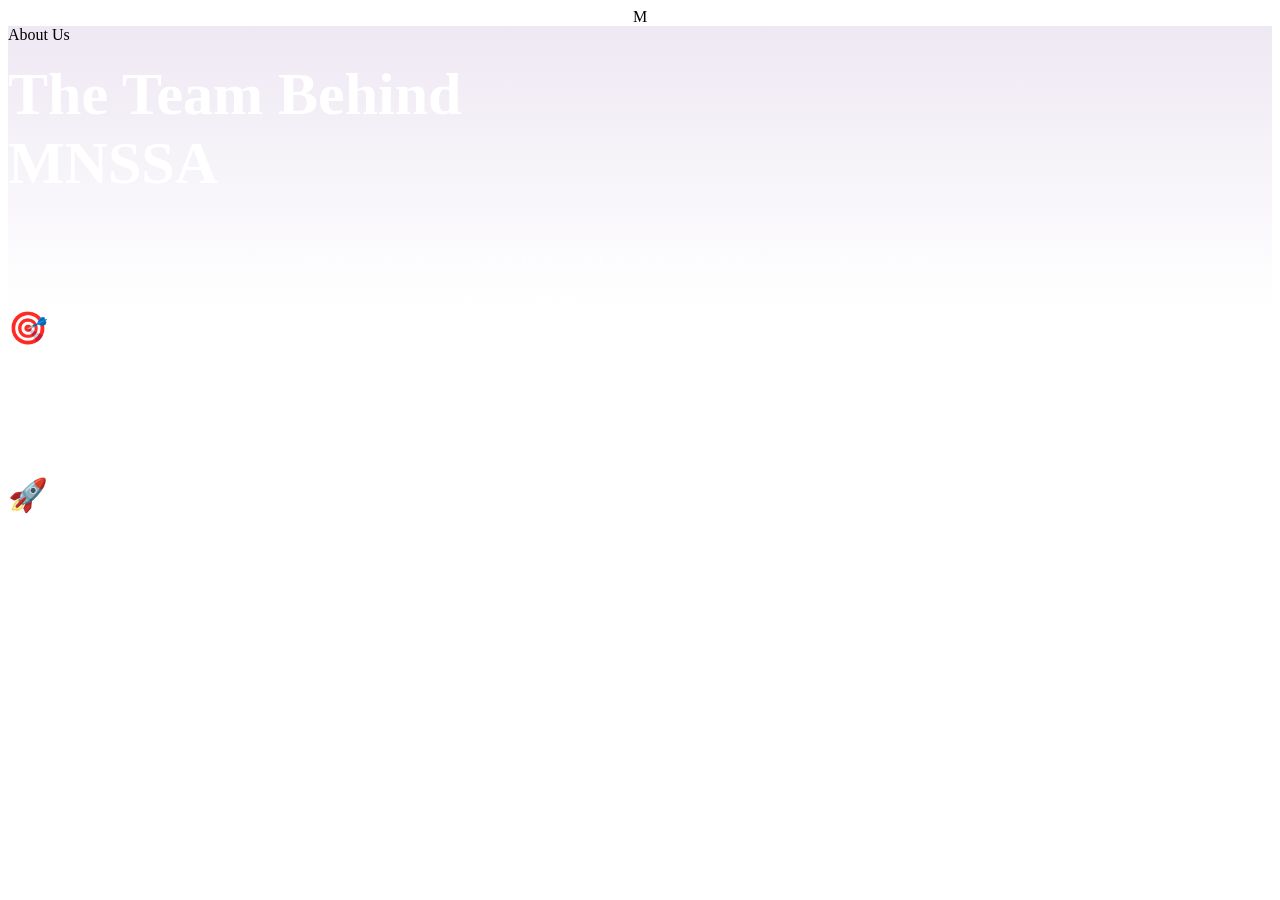
==== about.html @ aeacec67 "Add files via upload" ====
<!DOCTYPE html>
<html lang="en">
<head>
  <meta charset="UTF-8">
  <meta name="viewport" content="width=device-width, initial-scale=1.0">
  <title>About — MNSSA</title>
  <link rel="preconnect" href="https://fonts.googleapis.com">
  <link rel="preconnect" href="https://fonts.gstatic.com" crossorigin>
  <link href="https://fonts.googleapis.com/css2?family=Inter:wght@400;500;600;700;900&display=swap" rel="stylesheet">
  <link rel="stylesheet" href="css/styles.css">
</head>
<body>

<div id="loadingScreen" class="loading-screen">
  <div style="display:flex;flex-direction:column;align-items:center;">
    <div class="loading-logo">M</div>
    <div class="spinner spinner-blue"></div>
  </div>
</div>

<main class="page-content page-fade">
  <section class="section-pad" style="position:relative;overflow:hidden;">
    <div style="position:absolute;inset:0;background:linear-gradient(to bottom,rgba(88,28,135,0.1),transparent);"></div>
    <div class="container text-center" style="position:relative;">
      <span class="section-label purple" style="animation:fadeIn .7s ease both;">About Us</span>
      <h1 style="margin-top:1rem;font-size:clamp(2rem,6vw,3.75rem);font-weight:900;color:white;animation:slideUp .7s ease .1s both;">
        The Team Behind<br><span class="gradient-text">MNSSA</span>
      </h1>
      <p style="margin:1.5rem auto 0;max-width:42rem;font-size:1.125rem;color:rgba(255,255,255,.5);line-height:1.7;animation:slideUp .7s ease .2s both;">
        We are a collective of student leaders and advocates who believe every
        student can drive change in health systems and communities.
      </p>
    </div>
  </section>

  <section class="section-pad">
    <div class="container">
      <div class="grid-2">
        <div class="animate-on-scroll from-left">
          <div class="glass-card no-hover" style="height:100%;">
            <span style="font-size:2rem;display:block;margin-bottom:1rem;">🎯</span>
            <h3 style="font-size:1.25rem;font-weight:700;color:white;margin-bottom:.75rem;">Our Mission</h3>
            <p style="color:rgba(255,255,255,.5);line-height:1.7;">
              To empower students to become future health leaders by providing
              opportunities for professional development, advocacy, and community
              engagement. Through collaborative projects and international
              partnerships, MNSSA supports students in driving sustainable
              health solutions.
            </p>
          </div>
        </div>
        <div class="animate-on-scroll from-right">
          <div class="glass-card no-hover" style="height:100%;">
            <span style="font-size:2rem;display:block;margin-bottom:1rem;">🚀</span>
            <h3 style="font-size:1.25rem;font-weight:700;color:white;margin-bottom:.75rem;">Our Vision</h3>
            <p style="color:rgba(255,255,255,.5);line-height:1.7;">
              A generation of empowered students equipped to contribute to
              equitable, resilient, and people-centered health systems.
              MNSSA envisions inclusive spaces where every student can lead,
              innovate, and make a lasting impact locally and globally.
            </p>
          </div>
        </div>
      </div>
    </div>
  </section>
</main>

<script src="js/app.js"></script>
</body>
</html>
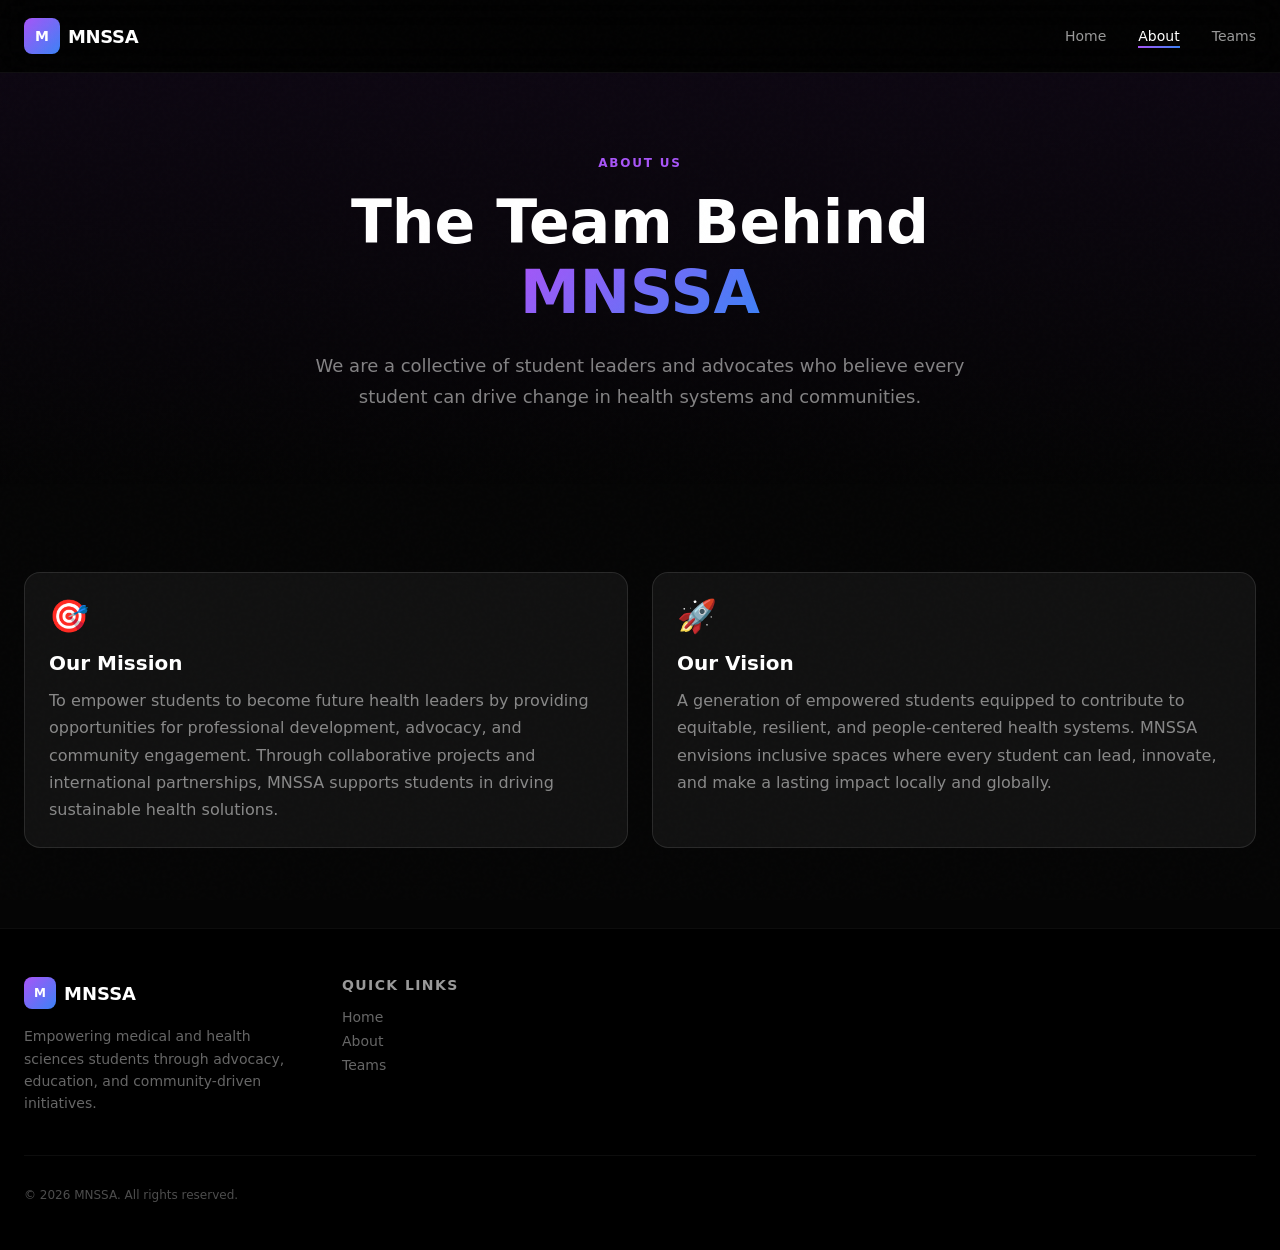
==== commit 84300633: "Update about.html" ====
--- a/about.html
+++ b/about.html
@@ -7,7 +7,7 @@
   <link rel="preconnect" href="https://fonts.googleapis.com">
   <link rel="preconnect" href="https://fonts.gstatic.com" crossorigin>
   <link href="https://fonts.googleapis.com/css2?family=Inter:wght@400;500;600;700;900&display=swap" rel="stylesheet">
-  <link rel="stylesheet" href="css/styles.css">
+  <link rel="stylesheet" href="styles.css">
 </head>
 <body>
 
@@ -66,6 +66,6 @@
   </section>
 </main>
 
-<script src="js/app.js"></script>
+<script src="app.js"></script>
 </body>
 </html>
--- a/styles.css
+++ b/styles.css
@@ -0,0 +1,560 @@
+/* ===========================
+   MNSSA — Template (Team Echo style)
+   Reset & Variables
+   =========================== */
+*, *::before, *::after { box-sizing: border-box; margin: 0; padding: 0; }
+
+:root {
+  --bg: #050505;
+  --fg: #ededed;
+  --purple: #a855f7;
+  --blue: #3b82f6;
+  --green: #22c55e;
+  --nav-height: 72px;
+  --max-w: 1280px;
+  --t: 300ms ease;
+}
+
+/* ===========================
+   SCROLLBAR
+   =========================== */
+* { scrollbar-width: thin; scrollbar-color: rgba(168,85,247,0.3) transparent; }
+*::-webkit-scrollbar { width: 6px; }
+*::-webkit-scrollbar-track { background: transparent; }
+*::-webkit-scrollbar-thumb { background: rgba(168,85,247,0.3); border-radius: 3px; }
+/* SCORP (08414f44-2d0c-4459-b086-cbc58e1458e9): green scrollbar */
+html:has(body.team-scorp), body.team-scorp, body.team-scorp * {
+  scrollbar-color: rgba(34,197,94,0.6) transparent;
+}
+body.team-scorp *::-webkit-scrollbar-thumb,
+html:has(body.team-scorp)::-webkit-scrollbar-thumb {
+  background: rgba(34,197,94,0.6); border-radius: 3px;
+}
+/* SCORA (e05c2368-b636-4efb-a34a-55e9b5fea444): red scrollbar */
+html:has(body.team-scora), body.team-scora, body.team-scora * {
+  scrollbar-color: rgba(239,68,68,0.6) transparent;
+}
+body.team-scora *::-webkit-scrollbar-thumb,
+html:has(body.team-scora)::-webkit-scrollbar-thumb {
+  background: rgba(239,68,68,0.6); border-radius: 3px;
+}
+
+/* ===========================
+   BASE
+   =========================== */
+html { scroll-behavior: smooth; }
+
+body {
+  background: var(--bg);
+  color: var(--fg);
+  font-family: 'Inter', system-ui, -apple-system, sans-serif;
+  -webkit-font-smoothing: antialiased;
+  overflow-x: hidden;
+  min-height: 100vh;
+}
+
+body::before {
+  content: '';
+  position: fixed; inset: 0; z-index: 9998; pointer-events: none; opacity: 0.015;
+  background-image: url("data:image/svg+xml,%3Csvg viewBox='0 0 256 256' xmlns='http://www.w3.org/2000/svg'%3E%3Cfilter id='noise'%3E%3CfeTurbulence type='fractalNoise' baseFrequency='0.9' numOctaves='4' stitchTiles='stitch'/%3E%3C/filter%3E%3Crect width='100%25' height='100%25' filter='url(%23noise)'/%3E%3C/svg%3E");
+}
+
+::selection { background: rgba(168,85,247,0.3); color: #fff; }
+a { text-decoration: none; color: inherit; }
+button { cursor: pointer; border: none; background: none; font-family: inherit; }
+img { max-width: 100%; display: block; }
+ul { list-style: none; }
+
+.hidden { display: none !important; }
+
+/* ===========================
+   KEYFRAMES
+   =========================== */
+@keyframes fadeIn    { from { opacity: 0; } to { opacity: 1; } }
+@keyframes slideUp   { from { opacity: 0; transform: translateY(30px); } to { opacity: 1; transform: translateY(0); } }
+@keyframes scaleIn   { from { opacity: 0; transform: scale(0.3) rotate(-180deg); } to { opacity: 1; transform: scale(1) rotate(0); } }
+@keyframes spin      { to { transform: rotate(360deg); } }
+@keyframes pulse     { 0%,100% { opacity: 1; } 50% { opacity: 0.4; } }
+@keyframes navIn     { from { transform: translateY(-80px); } to { transform: translateY(0); } }
+@keyframes scrollBob { 0%,100% { transform: translate(-50%,0); } 50% { transform: translate(-50%,10px); } }
+@keyframes blob1     { 0%,100% { transform: translate(0,0); } 33% { transform: translate(50px,-30px); } 66% { transform: translate(25px,15px); } }
+@keyframes blob2     { 0%,100% { transform: translate(0,0); } 33% { transform: translate(-40px,40px); } 66% { transform: translate(-20px,-20px); } }
+
+/* ===========================
+   UTILITIES
+   =========================== */
+.container { max-width: var(--max-w); margin: 0 auto; padding: 0 1.5rem; }
+.page-content { min-height: 100vh; padding-top: var(--nav-height); }
+.page-fade { animation: fadeIn 0.5s ease both; }
+.narrow { max-width: 760px; margin-left: auto; margin-right: auto; }
+
+.gradient-text {
+  background: linear-gradient(135deg, #a855f7, #3b82f6);
+  -webkit-background-clip: text; -webkit-text-fill-color: transparent; background-clip: text;
+}
+
+.animate-on-scroll { opacity: 0; transform: translateY(30px); transition: opacity 0.6s ease, transform 0.6s ease; }
+.animate-on-scroll.from-left  { transform: translateX(-30px); }
+.animate-on-scroll.from-right { transform: translateX(30px); }
+.animate-on-scroll.visible    { opacity: 1; transform: translate(0,0); }
+.delay-1 { transition-delay: 0.1s; } .delay-2 { transition-delay: 0.2s; }
+.delay-3 { transition-delay: 0.3s; } .delay-4 { transition-delay: 0.4s; }
+
+.section-pad { padding: 5rem 0; }
+.text-center { text-align: center; }
+
+.section-label          { font-size: 0.75rem; font-weight: 600; text-transform: uppercase; letter-spacing: 0.15em; }
+.section-label.purple   { color: #a855f7; }
+.section-label.blue     { color: #3b82f6; }
+.section-title          { font-size: 2rem; font-weight: 700; color: white; margin-top: 0.75rem; }
+.section-subtitle       { color: rgba(255,255,255,0.5); margin-top: 1rem; max-width: 32rem; margin-left: auto; margin-right: auto; }
+
+.grid-2 { display: grid; grid-template-columns: 1fr 1fr; gap: 1.5rem; }
+.grid-3 { display: grid; grid-template-columns: repeat(3,1fr); gap: 1.5rem; }
+.grid-4 { display: grid; grid-template-columns: repeat(4,1fr); gap: 1.5rem; }
+
+/* ===========================
+   GLASS CARD
+   =========================== */
+.glass-card {
+  background: rgba(255,255,255,0.05);
+  backdrop-filter: blur(20px); -webkit-backdrop-filter: blur(20px);
+  border: 1px solid rgba(255,255,255,0.1);
+  border-radius: 1rem; padding: 1.5rem;
+  transition: transform 0.3s ease, box-shadow 0.3s ease, border-color 0.3s ease;
+}
+.glass-card:hover { transform: scale(1.02); box-shadow: 0 0 40px rgba(168,85,247,0.15); border-color: rgba(255,255,255,0.2); }
+.glass-card.no-hover:hover { transform: none; box-shadow: none; border-color: rgba(255,255,255,0.1); }
+
+/* ===========================
+   BUTTONS
+   =========================== */
+.btn {
+  display: inline-flex; align-items: center; justify-content: center; gap: 0.5rem;
+  font-weight: 600; border-radius: 9999px; cursor: pointer; border: none;
+  font-family: inherit; text-decoration: none;
+  transition: transform 0.2s ease, box-shadow 0.2s ease, background 0.2s ease;
+}
+.btn:hover  { transform: scale(1.05); }
+.btn:active { transform: scale(0.97); }
+.btn:disabled { opacity: 0.5; cursor: not-allowed; transform: none !important; }
+
+.btn-sm { padding: 0.5rem 1.25rem; font-size: 0.875rem; }
+.btn-md { padding: 0.75rem 1.75rem; font-size: 1rem; }
+.btn-lg { padding: 1rem 2.5rem; font-size: 1.125rem; }
+
+.btn-primary  { background: linear-gradient(90deg,#a855f7,#3b82f6); color: white; }
+.btn-primary:hover  { box-shadow: 0 0 30px rgba(168,85,247,0.5); }
+
+.btn-secondary {
+  background: rgba(255,255,255,0.1); backdrop-filter: blur(4px);
+  color: white; border: 1px solid rgba(255,255,255,0.2);
+}
+.btn-secondary:hover { background: rgba(255,255,255,0.2); box-shadow: 0 0 20px rgba(255,255,255,0.1); }
+
+.btn-outline { background: transparent; color: white; border: 2px solid #a855f7; }
+.btn-outline:hover { background: rgba(168,85,247,0.1); box-shadow: 0 0 20px rgba(168,85,247,0.3); }
+
+/* ===========================
+   LOADING SCREEN
+   =========================== */
+.loading-screen {
+  position: fixed; inset: 0; z-index: 9999; background: #050505;
+  display: flex; align-items: center; justify-content: center;
+  transition: opacity 0.5s ease;
+}
+.loading-screen.fade-out { opacity: 0; pointer-events: none; }
+.loading-logo {
+  width: 48px; height: 48px; border-radius: 12px;
+  background: linear-gradient(135deg,#a855f7,#3b82f6);
+  display: flex; align-items: center; justify-content: center;
+  font-weight: 900; font-size: 1.25rem; color: white; margin-bottom: 1rem;
+}
+.spinner {
+  width: 2rem; height: 2rem; border-radius: 50%;
+  border: 2px solid transparent; animation: spin 0.8s linear infinite;
+}
+.spinner-purple { border-top-color: #a855f7; border-right-color: rgba(168,85,247,0.3); }
+.spinner-blue   { border-top-color: #3b82f6; border-right-color: rgba(59,130,246,0.3); }
+
+/* ===========================
+   NAVBAR
+   =========================== */
+.navbar {
+  position: fixed; top: 0; left: 0; right: 0; z-index: 50;
+  border-bottom: 1px solid rgba(255,255,255,0.05);
+  background: rgba(0,0,0,0.6); backdrop-filter: blur(20px); -webkit-backdrop-filter: blur(20px);
+  animation: navIn 0.6s ease forwards;
+}
+.nav-inner {
+  max-width: var(--max-w); margin: 0 auto; padding: 0 1.5rem;
+  height: var(--nav-height); display: flex; align-items: center; justify-content: space-between;
+}
+.nav-logo { display: flex; align-items: center; gap: 0.5rem; }
+.logo-icon {
+  display: flex; align-items: center; justify-content: center;
+  width: 36px; height: 36px; border-radius: 8px;
+  background: linear-gradient(135deg,#a855f7,#3b82f6);
+  font-weight: 900; font-size: 0.875rem; color: white;
+  transition: box-shadow var(--t);
+}
+.nav-logo:hover .logo-icon { box-shadow: 0 0 20px rgba(168,85,247,0.5); }
+.logo-text { font-size: 1.125rem; font-weight: 700; color: white; letter-spacing: -0.02em; }
+
+.nav-links { display: flex; align-items: center; gap: 2rem; }
+.nav-link {
+  font-size: 0.875rem; font-weight: 500; color: rgba(255,255,255,0.6);
+  position: relative; transition: color var(--t);
+}
+.nav-link::after {
+  content: ''; position: absolute; bottom: -4px; left: 0;
+  height: 2px; width: 0;
+  background: linear-gradient(90deg,#a855f7,#3b82f6); transition: width var(--t);
+}
+.nav-link:hover { color: white; }
+.nav-link:hover::after { width: 100%; }
+.nav-link.active { color: white; }
+.nav-link.active::after { width: 100%; }
+
+.mobile-menu-btn {
+  display: none; color: rgba(255,255,255,0.7); font-size: 1.5rem;
+  padding: 0.5rem; transition: color var(--t);
+}
+.mobile-menu-btn:hover { color: white; }
+
+.mobile-menu { border-top: 1px solid rgba(255,255,255,0.05); background: rgba(0,0,0,0.95); backdrop-filter: blur(20px); }
+.mobile-menu-inner { display: flex; flex-direction: column; gap: 0.25rem; padding: 1rem; }
+.mobile-nav-link {
+  display: block; padding: 0.75rem 1rem; border-radius: 0.5rem;
+  font-size: 0.875rem; font-weight: 500; color: rgba(255,255,255,0.7);
+  transition: background var(--t), color var(--t);
+}
+.mobile-nav-link:hover { background: rgba(255,255,255,0.05); color: white; }
+
+/* ===========================
+   FOOTER
+   =========================== */
+.footer { border-top: 1px solid rgba(255,255,255,0.05); background: black; padding: 3rem 0; }
+.footer-grid { display: grid; grid-template-columns: repeat(4,1fr); gap: 2.5rem; margin-bottom: 2.5rem; }
+.footer-brand { display: flex; flex-direction: column; gap: 1rem; }
+.footer-logo  { display: flex; align-items: center; gap: 0.5rem; }
+.footer-logo-icon {
+  display: flex; align-items: center; justify-content: center;
+  width: 32px; height: 32px; border-radius: 8px;
+  background: linear-gradient(135deg,#a855f7,#3b82f6);
+  font-weight: 900; font-size: 0.75rem; color: white;
+}
+.footer-logo-text { font-size: 1.125rem; font-weight: 700; color: white; }
+.footer-tagline { font-size: 0.875rem; color: rgba(255,255,255,0.4); line-height: 1.6; }
+.footer-heading { font-size: 0.875rem; font-weight: 600; text-transform: uppercase; letter-spacing: 0.1em; color: rgba(255,255,255,0.6); margin-bottom: 1rem; }
+.footer-links { display: flex; flex-direction: column; gap: 0.5rem; }
+.footer-link  { font-size: 0.875rem; color: rgba(255,255,255,0.4); transition: color var(--t); }
+.footer-link:hover { color: white; }
+.footer-bottom {
+  display: flex; align-items: center; justify-content: space-between;
+  padding-top: 2rem; border-top: 1px solid rgba(255,255,255,0.05); flex-wrap: wrap; gap: 1rem;
+}
+.footer-copy { font-size: 0.75rem; color: rgba(255,255,255,0.3); }
+
+/* ===========================
+   HERO
+   =========================== */
+.hero {
+  position: relative; min-height: 100vh;
+  display: flex; align-items: center; justify-content: center; overflow: hidden;
+}
+.hero-bg      { position: absolute; inset: 0; }
+.hero-grad    { position: absolute; inset: 0; background: linear-gradient(to bottom, rgba(88,28,135,0.2), #050505, #050505); }
+.hero-blob-1  {
+  position: absolute; top: 25%; left: 25%;
+  width: 500px; height: 500px; border-radius: 50%;
+  background: rgba(168,85,247,0.1); filter: blur(120px);
+  animation: blob1 8s ease-in-out infinite;
+}
+.hero-blob-2  {
+  position: absolute; bottom: 25%; right: 25%;
+  width: 400px; height: 400px; border-radius: 50%;
+  background: rgba(59,130,246,0.1); filter: blur(120px);
+  animation: blob2 10s ease-in-out infinite;
+}
+.hero-body    { position: relative; z-index: 10; max-width: 64rem; margin: 0 auto; padding: 0 1.5rem; text-align: center; }
+
+.hero-badge {
+  display: inline-flex; align-items: center; gap: 0.5rem;
+  padding: 0.5rem 1rem; border-radius: 9999px;
+  border: 1px solid rgba(255,255,255,0.1); background: rgba(255,255,255,0.05);
+  backdrop-filter: blur(4px); margin-bottom: 1.5rem;
+  animation: fadeIn 0.7s ease 0.3s both;
+}
+.hero-badge-dot  { width: 8px; height: 8px; border-radius: 50%; background: #4ade80; animation: pulse 2s ease-in-out infinite; }
+.hero-badge-text { font-size: 0.75rem; font-weight: 500; color: rgba(255,255,255,0.6); text-transform: uppercase; letter-spacing: 0.1em; }
+
+.hero-logo-icon {
+  display: inline-flex; align-items: center; justify-content: center;
+  width: 80px; height: 80px; border-radius: 1rem;
+  background: linear-gradient(135deg,#a855f7,#3b82f6);
+  font-weight: 900; font-size: 1.875rem; color: white;
+  margin-bottom: 1rem; animation: scaleIn 0.7s cubic-bezier(0.34,1.56,0.64,1) 0.5s both;
+}
+.hero-title {
+  font-size: clamp(2.5rem, 8vw, 5rem); font-weight: 900;
+  line-height: 1.1; letter-spacing: -0.03em; color: white;
+  margin-bottom: 1.5rem; animation: slideUp 0.7s ease 0.6s both;
+}
+.hero-desc {
+  font-size: 1.125rem; color: rgba(255,255,255,0.5); max-width: 40rem;
+  margin: 0 auto 2.5rem; line-height: 1.7; animation: slideUp 0.7s ease 0.75s both;
+}
+.hero-actions {
+  display: flex; align-items: center; justify-content: center;
+  gap: 1rem; flex-wrap: wrap; animation: slideUp 0.7s ease 0.9s both;
+}
+.hero-scroll {
+  position: absolute; bottom: 2rem; left: 50%;
+  animation: scrollBob 2s ease-in-out infinite;
+  display: flex; flex-direction: column; align-items: center; gap: 0.5rem;
+}
+.hero-scroll-text { font-size: 0.625rem; text-transform: uppercase; letter-spacing: 0.2em; color: rgba(255,255,255,0.3); }
+.hero-scroll-line { width: 1px; height: 2rem; background: linear-gradient(to bottom, rgba(255,255,255,0.3), transparent); }
+
+/* ===========================
+   STATS SECTION
+   =========================== */
+.stats-section {
+  border-top: 1px solid rgba(255,255,255,0.05);
+  border-bottom: 1px solid rgba(255,255,255,0.05);
+  background: rgba(255,255,255,0.02); padding: 4rem 0;
+}
+.stats-grid  { display: grid; grid-template-columns: repeat(4,1fr); gap: 2rem; text-align: center; }
+.stat-val    { font-size: 2rem; font-weight: 900; display: block; }
+.stat-lbl    { font-size: 0.75rem; text-transform: uppercase; letter-spacing: 0.1em; color: rgba(255,255,255,0.4); font-weight: 500; display: block; margin-top: 0.25rem; }
+
+/* ===========================
+   DATE BADGE
+   =========================== */
+.date-badge {
+  display: flex; flex-direction: column; align-items: center; justify-content: center;
+  min-width: 56px; padding: 0.5rem 0.75rem; border-radius: 0.75rem;
+  background: linear-gradient(135deg, rgba(168,85,247,0.2), rgba(59,130,246,0.2));
+  border: 1px solid rgba(168,85,247,0.2);
+}
+.date-badge-month { font-size: 0.75rem; color: #c084fc; font-weight: 500; }
+.date-badge-day   { font-size: 1.25rem; font-weight: 900; color: white; line-height: 1; }
+
+/* ===========================
+   PAGE HERO (inner pages)
+   =========================== */
+.page-hero {
+  padding: 4rem 0 2rem;
+  position: relative; overflow: hidden;
+}
+.page-hero .container { position: relative; }
+.page-hero h1 {
+  font-size: clamp(2rem, 6vw, 3.75rem); font-weight: 900; color: white;
+  margin-top: 0.5rem; margin-bottom: 0.75rem;
+}
+.page-hero p { color: rgba(255,255,255,0.5); font-size: 1rem; line-height: 1.6; }
+.page-hero .badge {
+  display: inline-flex; align-items: center; padding: 0.25rem 0.75rem; border-radius: 9999px;
+  font-size: 0.75rem; font-weight: 500; background: rgba(168,85,247,0.15); color: #c084fc;
+  border: 1px solid rgba(168,85,247,0.3); margin-bottom: 0.5rem;
+  transition: box-shadow 0.3s ease, border-color 0.3s ease;
+}
+/* SCORP: green badge + green neon (override default purple) */
+body.team-scorp .page-hero .badge {
+  background: rgba(34,197,94,0.2) !important;
+  color: #86efac !important;
+  border: 1px solid rgba(34,197,94,0.6) !important;
+  box-shadow: 0 0 20px rgba(34,197,94,0.3) !important;
+}
+body.team-scorp .page-hero .badge:hover {
+  box-shadow: 0 0 28px rgba(34,197,94,0.5) !important;
+  border-color: rgba(34,197,94,0.8) !important;
+}
+body.team-scorp .section-label.purple { color: #86efac !important; }
+/* SCORA: red badge + red neon (override default purple) */
+body.team-scora .page-hero .badge {
+  background: rgba(239,68,68,0.2) !important;
+  color: #fca5a5 !important;
+  border: 1px solid rgba(239,68,68,0.6) !important;
+  box-shadow: 0 0 20px rgba(239,68,68,0.3) !important;
+}
+body.team-scora .page-hero .badge:hover {
+  box-shadow: 0 0 28px rgba(239,68,68,0.5) !important;
+  border-color: rgba(239,68,68,0.8) !important;
+}
+body.team-scora .section-label.purple { color: #fca5a5 !important; }
+
+/* ===========================
+   CARDS (news, team list, events, members)
+   =========================== */
+.card-grid { display: grid; grid-template-columns: repeat(auto-fit, minmax(280px, 1fr)); gap: 1.5rem; }
+.card {
+  background: rgba(255,255,255,0.05);
+  backdrop-filter: blur(20px); -webkit-backdrop-filter: blur(20px);
+  border: 1px solid rgba(0, 187, 9, 0.1);
+  border-radius: 2rem; padding: 1.25rem;
+  transition: transform 0.3s ease, box-shadow 0.3s ease, border-color 0.3s ease;
+  cursor: pointer;
+  max-width: 500px;
+  width: 100%;
+  margin: auto;
+  
+  
+
+}
+.card:hover { transform: scale(1.02); box-shadow: 0 0 40px rgba(247, 85, 85, 0.15); border-color: rgba(255,255,255,0.2); }
+/* SCORP: every edge green – member/leader/event cards + form cards */
+body.team-scorp #members-grid .card,
+body.team-scorp #leaders-grid .card,
+body.team-scorp #events-grid .card,
+body.team-scorp .form-card {
+  border-color: rgba(34,197,94,0.5) !important;
+}
+body.team-scorp #members-grid .card:hover,
+body.team-scorp #leaders-grid .card:hover,
+body.team-scorp #events-grid .card:hover,
+body.team-scorp .form-card:hover {
+  box-shadow: 0 0 32px rgba(34,197,94,0.4) !important;
+  border-color: rgba(34,197,94,0.7) !important;
+}
+body.team-scorp .form-card .input:focus,
+body.team-scorp .form-card .textarea:focus,
+body.team-scorp .form-card .select:focus {
+  border-color: rgba(34,197,94,0.7) !important;
+  box-shadow: 0 0 0 2px rgba(34,197,94,0.2) !important;
+}
+/* SCORA: every edge red – member/leader/event cards + form cards */
+body.team-scora #members-grid .card,
+body.team-scora #leaders-grid .card,
+body.team-scora #events-grid .card,
+body.team-scora .form-card {
+  border-color: rgba(239,68,68,0.5) !important;
+}
+body.team-scora #members-grid .card:hover,
+body.team-scora #leaders-grid .card:hover,
+body.team-scora #events-grid .card:hover,
+body.team-scora .form-card:hover {
+  box-shadow: 0 0 32px rgba(239,68,68,0.4) !important;
+  border-color: rgba(239,68,68,0.7) !important;
+}
+body.team-scora .form-card .input:focus,
+body.team-scora .form-card .textarea:focus,
+body.team-scora .form-card .select:focus {
+  border-color: rgba(239,68,68,0.7) !important;
+  box-shadow: 0 0 0 2px rgba(239,68,68,0.2) !important;
+}
+.card-image {
+  width: 100%; margin-bottom: 1rem; border-radius: 0.75rem; overflow: hidden;
+  background: rgba(255,255,255,0.05); display: flex; align-items: center; justify-content: center;
+}
+.card-image img { width: 100%; height: 180px; object-fit: cover; }
+.card-header { display: flex; align-items: flex-start; justify-content: space-between; gap: 0.75rem; margin-bottom: 0.5rem; }
+.card-title { font-size: 1.1rem; font-weight: 700; color: white; }
+.card-meta { font-size: 0.75rem; color: rgba(255,255,255,0.4); }
+.card-body { font-size: 0.9rem; color: rgba(255,255,255,0.6); line-height: 1.6; }
+
+/* Team card logo (centered) */
+.team-logo {
+  max-width: 400px; max-height: 500px; object-fit: contain;
+  display: block; margin: 0 auto 0.75rem;
+}
+
+
+/* Member card */
+.member-avatar {
+  width: 180px; height: 180px; border-radius: 50%;
+  overflow: hidden; border: 2px solid rgba(34,197,94,0.5);
+  background: rgba(255,255,255,0.05);
+  display: flex; align-items: center; justify-content: center;
+  font-size: 0.85rem; font-weight: 600; color: #86efac;
+  flex-shrink: 0;
+}
+.member-avatar img { width: 100%; height: 100%; object-fit: cover; }
+body.team-scorp #members-grid .member-avatar,
+body.team-scorp #leaders-grid .member-avatar {
+  border-color: rgba(34,197,94,0.6); box-shadow: 0 0 16px rgba(34,197,94,0.2);
+}
+body.team-scora #members-grid .member-avatar,
+body.team-scora #leaders-grid .member-avatar {
+  border-color: rgba(239,68,68,0.6); box-shadow: 0 0 16px rgba(239,68,68,0.2);
+}
+.card-header .member-meta { flex: 1; min-width: 0; }
+.member-name { font-weight: 600; color: white; font-size: 1.2rem; margin-top: 49px; word-break: break-word; }
+.member-role { font-size: .90rem; color: rgba(255,255,255,0.5); margin-top: 0.25rem; word-break: break-word; }
+
+.empty-state { text-align: center; padding: 2.5rem 1rem; color: rgba(255,255,255,0.5); font-size: 0.9rem; }
+
+
+/* leaders layout */
+.leaders-grid{
+  display:grid;
+  grid-template-columns: repeat(2, 1fr);
+  gap:2rem;
+  margin-bottom:3rem;
+}
+
+/* members layout */
+.members-grid{
+  display:grid;
+  grid-template-columns: repeat(3, 1fr);
+  gap:2rem;
+  margin-top: 1rem;
+  max-width: 200px;
+  width: 100%;
+}
+
+/* ===========================
+   FORMS (dynamic team forms)
+   =========================== */
+.forms-wrap { display: grid; grid-template-columns: repeat(auto-fit, minmax(320px, 1fr)); gap: 1.5rem; }
+.form-card {
+  background: rgba(255,255,255,0.05);
+  backdrop-filter: blur(20px); border: 1px solid rgba(255,255,255,0.1);
+  border-radius: 1rem; padding: 1.5rem;
+}
+.form-card h3 { font-size: 1.125rem; font-weight: 700; color: white; margin-bottom: 0.25rem; }
+.form-card p { font-size: 0.875rem; color: rgba(255,255,255,0.5); margin-bottom: 1rem; }
+.form-grid { display: flex; flex-direction: column; gap: 0.75rem; margin-bottom: 1rem; }
+.form-field { display: flex; flex-direction: column; gap: 0.25rem; font-size: 0.875rem; }
+.form-label { font-weight: 500; color: rgba(255,255,255,0.8); }
+.form-label .required { color: #f97316; }
+.input, .textarea, .select {
+  width: 100%; padding: 0.65rem 0.85rem; border-radius: 0.5rem;
+  border: 1px solid rgba(255,255,255,0.1); background: rgba(255,255,255,0.05);
+  color: white; font-size: 0.875rem; font-family: inherit; outline: none;
+  transition: border-color var(--t), box-shadow var(--t);
+}
+.textarea { min-height: 90px; resize: vertical; }
+.input:focus, .textarea:focus, .select:focus {
+  border-color: rgba(168,85,247,0.5); box-shadow: 0 0 0 2px rgba(168,85,247,0.1);
+}
+.options-stack { display: flex; flex-direction: column; gap: 0.35rem; }
+.option-row { display: flex; align-items: center; gap: 0.5rem; font-size: 0.875rem; color: rgba(255,255,255,0.8); }
+.option-row input[type="checkbox"], .option-row input[type="radio"] { accent-color: #a855f7; }
+.form-footer { display: flex; align-items: center; justify-content: space-between; gap: 0.75rem; margin-top: 0.5rem; flex-wrap: wrap; }
+.form-status { font-size: 0.75rem; color: rgba(255,255,255,0.5); }
+
+/* ===========================
+   RESPONSIVE
+   =========================== */
+@media (max-width: 1024px) {
+  .grid-4 { grid-template-columns: repeat(2,1fr); }
+  .footer-grid { grid-template-columns: repeat(2,1fr); }
+  .stats-grid  { grid-template-columns: repeat(2,1fr); }
+}
+@media (max-width: 768px) {
+  .nav-links { display: none; }
+  .mobile-menu-btn { display: block; }
+  .grid-2, .grid-3 { grid-template-columns: 1fr; }
+  .grid-4 { grid-template-columns: repeat(2,1fr); gap: 1rem; }
+  .footer-grid { grid-template-columns: 1fr 1fr; gap: 2rem; }
+  .hero-title { font-size: 2.5rem; }
+  .hero-actions { flex-direction: column; align-items: stretch; }
+  .card-grid { grid-template-columns: 1fr; }
+  .forms-wrap { grid-template-columns: 1fr; }
+}
+@media (max-width: 480px) {
+  .stats-grid { grid-template-columns: repeat(2,1fr); gap: 1rem; }
+  .footer-grid { grid-template-columns: 1fr; }
+}
